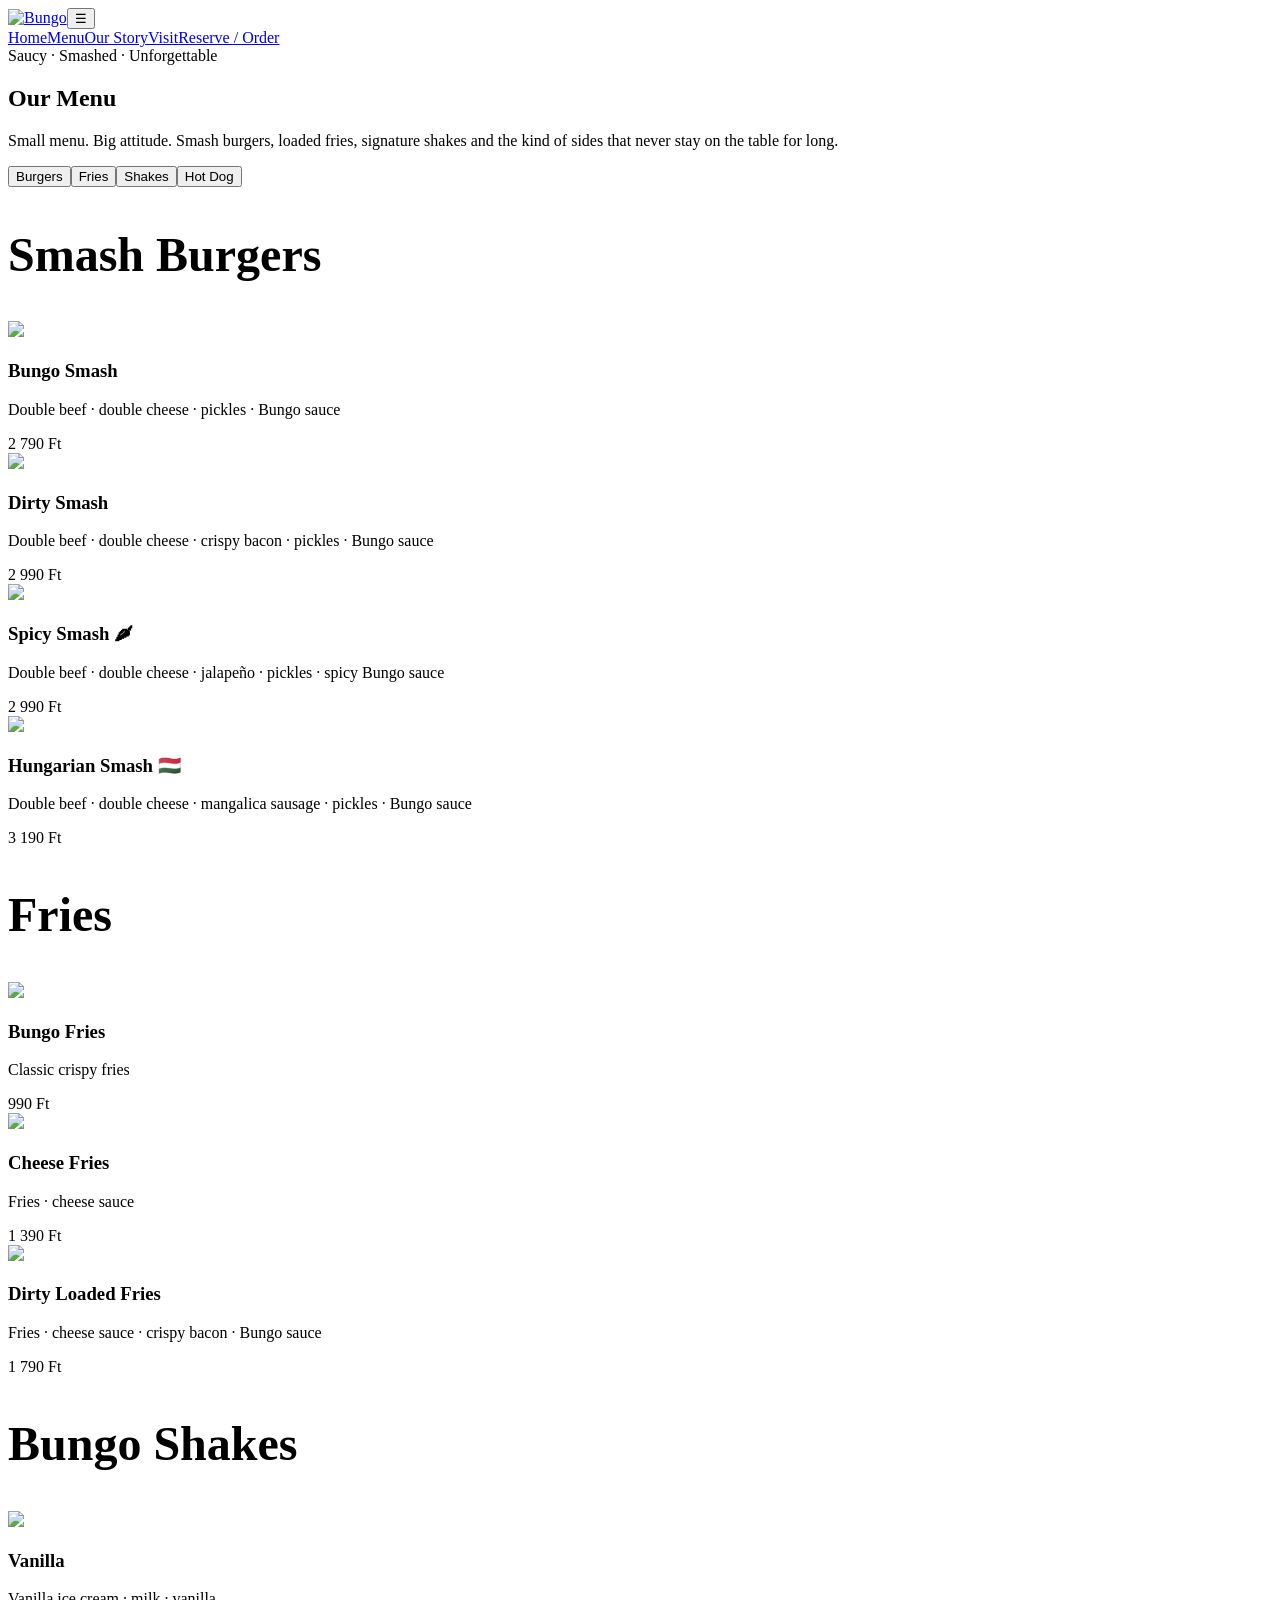
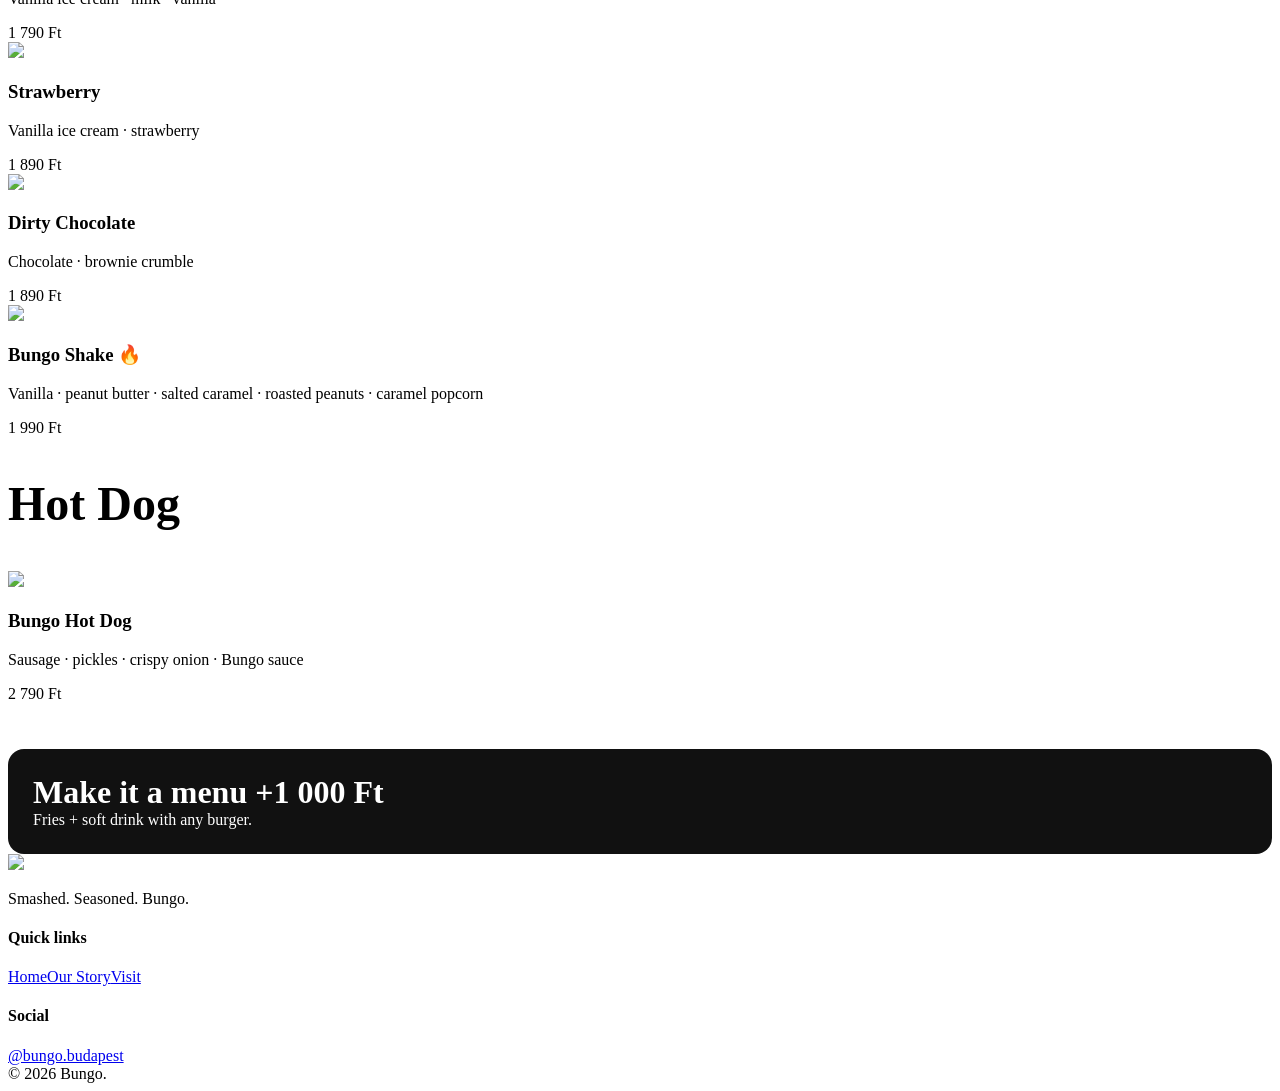
==== menu.html @ 384b8719 "Add files via upload" ====
<!doctype html><html lang="en"><head><meta charset="utf-8"><meta name="viewport" content="width=device-width,initial-scale=1"><title>Menu — Bungo</title><link rel="stylesheet" href="assets/css/styles.css"></head><body><header class="site-header"><div class="container nav"><a class="brand" href="index.html"><img src="assets/images/bungo-logo-dark.png" alt="Bungo"></a><button class="nav-toggle">☰</button><nav class="nav-links"><a href="index.html">Home</a><a class="active" href="menu.html">Menu</a><a href="story.html">Our Story</a><a href="visit.html">Visit</a><a class="btn btn-primary" href="visit.html#reserve">Reserve / Order</a></nav></div></header><main><section class="page-hero"><div class="container"><div class="eyebrow">Saucy · Smashed · Unforgettable</div><h1 class="display">Our Menu</h1><p class="sub">Small menu. Big attitude. Smash burgers, loaded fries, signature shakes and the kind of sides that never stay on the table for long.</p></div></section><section class="section"><div class="container"><div class="tabs"><button class="tab active" data-target="burgers">Burgers</button><button class="tab" data-target="fries">Fries</button><button class="tab" data-target="shakes">Shakes</button><button class="tab" data-target="hotdog">Hot Dog</button></div>
<div id="burgers" class="menu-section active"><h2 class="display" style="font-size:3rem">Smash Burgers</h2><div class="menu-list"><div class="menu-item"><img src="assets/images/burger-bungo-premium.jpg"><div><h3>Bungo Smash</h3><p>Double beef · double cheese · pickles · Bungo sauce</p><span class="price">2 790 Ft</span></div></div><div class="menu-item"><img src="assets/images/burger-dirty-premium.jpg"><div><h3>Dirty Smash</h3><p>Double beef · double cheese · crispy bacon · pickles · Bungo sauce</p><span class="price">2 990 Ft</span></div></div><div class="menu-item"><img src="assets/images/burger-bungo-premium.jpg"><div><h3>Spicy Smash 🌶</h3><p>Double beef · double cheese · jalapeño · pickles · spicy Bungo sauce</p><span class="price">2 990 Ft</span></div></div><div class="menu-item"><img src="assets/images/burger-hungarian-premium.jpg"><div><h3>Hungarian Smash 🇭🇺</h3><p>Double beef · double cheese · mangalica sausage · pickles · Bungo sauce</p><span class="price">3 190 Ft</span></div></div></div></div>
<div id="fries" class="menu-section"><h2 class="display" style="font-size:3rem">Fries</h2><div class="menu-list"><div class="menu-item"><img src="assets/images/fries-classic.jpg"><div><h3>Bungo Fries</h3><p>Classic crispy fries</p><span class="price">990 Ft</span></div></div><div class="menu-item"><img src="assets/images/fries-cheese.jpg"><div><h3>Cheese Fries</h3><p>Fries · cheese sauce</p><span class="price">1 390 Ft</span></div></div><div class="menu-item"><img src="assets/images/fries-dirty.jpg"><div><h3>Dirty Loaded Fries</h3><p>Fries · cheese sauce · crispy bacon · Bungo sauce</p><span class="price">1 790 Ft</span></div></div></div></div>
<div id="shakes" class="menu-section"><h2 class="display" style="font-size:3rem">Bungo Shakes</h2><div class="menu-list"><div class="menu-item"><img src="assets/images/shake-vanilla.jpg"><div><h3>Vanilla</h3><p>Vanilla ice cream · milk · vanilla</p><span class="price">1 790 Ft</span></div></div><div class="menu-item"><img src="assets/images/shake-strawberry.jpg"><div><h3>Strawberry</h3><p>Vanilla ice cream · strawberry</p><span class="price">1 890 Ft</span></div></div><div class="menu-item"><img src="assets/images/shake-chocolate.jpg"><div><h3>Dirty Chocolate</h3><p>Chocolate · brownie crumble</p><span class="price">1 890 Ft</span></div></div><div class="menu-item"><img src="assets/images/shake-bungo.jpg"><div><h3>Bungo Shake 🔥</h3><p>Vanilla · peanut butter · salted caramel · roasted peanuts · caramel popcorn</p><span class="price">1 990 Ft</span></div></div></div></div>
<div id="hotdog" class="menu-section"><h2 class="display" style="font-size:3rem">Hot Dog</h2><div class="menu-list"><div class="menu-item"><img src="assets/images/hotdog.jpg"><div><h3>Bungo Hot Dog</h3><p>Sausage · pickles · crispy onion · Bungo sauce</p><span class="price">2 790 Ft</span></div></div></div></div>
<div style="margin-top:46px;padding:25px;background:#111;color:#fff;border-radius:16px"><strong class="display" style="font-size:2rem">Make it a menu +1 000 Ft</strong><div>Fries + soft drink with any burger.</div></div></div></section></main><footer class="site-footer"><div class="container"><div class="footer-grid"><div><img class="footer-logo" src="assets/images/bungo-logo-dark.png"><p>Smashed. Seasoned. Bungo.</p></div><div><h4>Quick links</h4><a href="index.html">Home</a><a href="story.html">Our Story</a><a href="visit.html">Visit</a></div><div><h4>Social</h4><a href="#">@bungo.budapest</a></div></div><div class="copyright">© 2026 Bungo.</div></div></footer><script src="assets/js/main.js"></script></body></html>
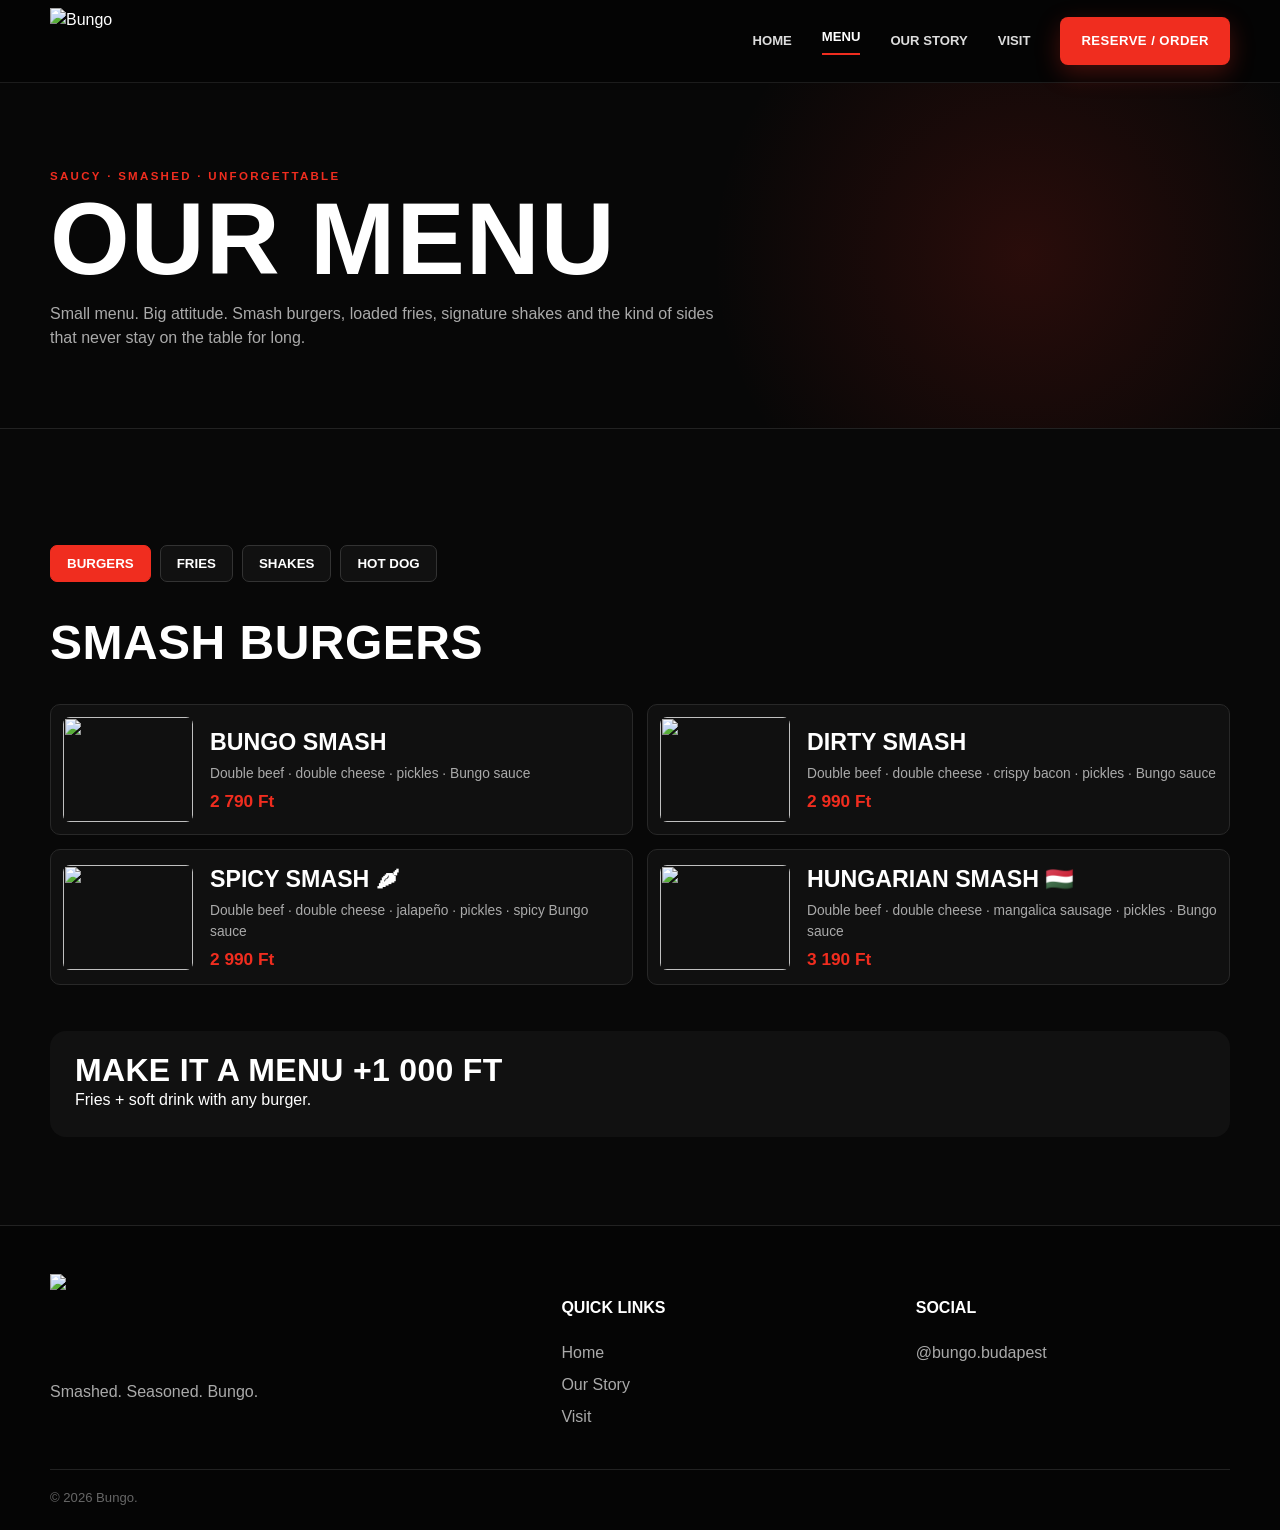
==== commit b9e552a0: "Fix stylesheet link in menu.html Updated the stylesheet link to use a relative path." ====
--- a/menu.html
+++ b/menu.html
@@ -1,4 +1,4 @@
-<!doctype html><html lang="en"><head><meta charset="utf-8"><meta name="viewport" content="width=device-width,initial-scale=1"><title>Menu — Bungo</title><link rel="stylesheet" href="assets/css/styles.css"></head><body><header class="site-header"><div class="container nav"><a class="brand" href="index.html"><img src="assets/images/bungo-logo-dark.png" alt="Bungo"></a><button class="nav-toggle">☰</button><nav class="nav-links"><a href="index.html">Home</a><a class="active" href="menu.html">Menu</a><a href="story.html">Our Story</a><a href="visit.html">Visit</a><a class="btn btn-primary" href="visit.html#reserve">Reserve / Order</a></nav></div></header><main><section class="page-hero"><div class="container"><div class="eyebrow">Saucy · Smashed · Unforgettable</div><h1 class="display">Our Menu</h1><p class="sub">Small menu. Big attitude. Smash burgers, loaded fries, signature shakes and the kind of sides that never stay on the table for long.</p></div></section><section class="section"><div class="container"><div class="tabs"><button class="tab active" data-target="burgers">Burgers</button><button class="tab" data-target="fries">Fries</button><button class="tab" data-target="shakes">Shakes</button><button class="tab" data-target="hotdog">Hot Dog</button></div>
+<!doctype html><html lang="en"><head><meta charset="utf-8"><meta name="viewport" content="width=device-width,initial-scale=1"><title>Menu — Bungo</title><link rel="stylesheet" href="styles.css"></head><body><header class="site-header"><div class="container nav"><a class="brand" href="index.html"><img src="assets/images/bungo-logo-dark.png" alt="Bungo"></a><button class="nav-toggle">☰</button><nav class="nav-links"><a href="index.html">Home</a><a class="active" href="menu.html">Menu</a><a href="story.html">Our Story</a><a href="visit.html">Visit</a><a class="btn btn-primary" href="visit.html#reserve">Reserve / Order</a></nav></div></header><main><section class="page-hero"><div class="container"><div class="eyebrow">Saucy · Smashed · Unforgettable</div><h1 class="display">Our Menu</h1><p class="sub">Small menu. Big attitude. Smash burgers, loaded fries, signature shakes and the kind of sides that never stay on the table for long.</p></div></section><section class="section"><div class="container"><div class="tabs"><button class="tab active" data-target="burgers">Burgers</button><button class="tab" data-target="fries">Fries</button><button class="tab" data-target="shakes">Shakes</button><button class="tab" data-target="hotdog">Hot Dog</button></div>
 <div id="burgers" class="menu-section active"><h2 class="display" style="font-size:3rem">Smash Burgers</h2><div class="menu-list"><div class="menu-item"><img src="assets/images/burger-bungo-premium.jpg"><div><h3>Bungo Smash</h3><p>Double beef · double cheese · pickles · Bungo sauce</p><span class="price">2 790 Ft</span></div></div><div class="menu-item"><img src="assets/images/burger-dirty-premium.jpg"><div><h3>Dirty Smash</h3><p>Double beef · double cheese · crispy bacon · pickles · Bungo sauce</p><span class="price">2 990 Ft</span></div></div><div class="menu-item"><img src="assets/images/burger-bungo-premium.jpg"><div><h3>Spicy Smash 🌶</h3><p>Double beef · double cheese · jalapeño · pickles · spicy Bungo sauce</p><span class="price">2 990 Ft</span></div></div><div class="menu-item"><img src="assets/images/burger-hungarian-premium.jpg"><div><h3>Hungarian Smash 🇭🇺</h3><p>Double beef · double cheese · mangalica sausage · pickles · Bungo sauce</p><span class="price">3 190 Ft</span></div></div></div></div>
 <div id="fries" class="menu-section"><h2 class="display" style="font-size:3rem">Fries</h2><div class="menu-list"><div class="menu-item"><img src="assets/images/fries-classic.jpg"><div><h3>Bungo Fries</h3><p>Classic crispy fries</p><span class="price">990 Ft</span></div></div><div class="menu-item"><img src="assets/images/fries-cheese.jpg"><div><h3>Cheese Fries</h3><p>Fries · cheese sauce</p><span class="price">1 390 Ft</span></div></div><div class="menu-item"><img src="assets/images/fries-dirty.jpg"><div><h3>Dirty Loaded Fries</h3><p>Fries · cheese sauce · crispy bacon · Bungo sauce</p><span class="price">1 790 Ft</span></div></div></div></div>
 <div id="shakes" class="menu-section"><h2 class="display" style="font-size:3rem">Bungo Shakes</h2><div class="menu-list"><div class="menu-item"><img src="assets/images/shake-vanilla.jpg"><div><h3>Vanilla</h3><p>Vanilla ice cream · milk · vanilla</p><span class="price">1 790 Ft</span></div></div><div class="menu-item"><img src="assets/images/shake-strawberry.jpg"><div><h3>Strawberry</h3><p>Vanilla ice cream · strawberry</p><span class="price">1 890 Ft</span></div></div><div class="menu-item"><img src="assets/images/shake-chocolate.jpg"><div><h3>Dirty Chocolate</h3><p>Chocolate · brownie crumble</p><span class="price">1 890 Ft</span></div></div><div class="menu-item"><img src="assets/images/shake-bungo.jpg"><div><h3>Bungo Shake 🔥</h3><p>Vanilla · peanut butter · salted caramel · roasted peanuts · caramel popcorn</p><span class="price">1 990 Ft</span></div></div></div></div>
--- a/styles.css
+++ b/styles.css
@@ -0,0 +1,10 @@
+:root{--red:#f02d1f;--orange:#ff4a22;--black:#070707;--panel:#101010;--cream:#f6ead1;--white:#fff;--muted:#aaa;--line:#292929;--shadow:0 22px 55px rgba(0,0,0,.45)}
+*{box-sizing:border-box}html{scroll-behavior:smooth}body{margin:0;background:var(--black);color:#fff;font-family:Arial,Helvetica,sans-serif;line-height:1.5}img{max-width:100%;display:block}a{color:inherit;text-decoration:none}.container{width:min(1180px,calc(100% - 36px));margin:auto}.eyebrow{font-weight:900;letter-spacing:.2em;text-transform:uppercase;color:var(--red);font-size:.72rem}.display{font-family:Impact,Haettenschweiler,'Arial Narrow Bold',sans-serif;text-transform:uppercase;letter-spacing:.01em;line-height:.9}.script{font-family:'Brush Script MT','Segoe Script',cursive;font-style:italic}.btn{display:inline-flex;align-items:center;justify-content:center;gap:9px;border-radius:8px;padding:13px 20px;font-weight:900;text-transform:uppercase;letter-spacing:.035em;border:1px solid transparent;transition:.2s}.btn:hover{transform:translateY(-2px);filter:brightness(1.08)}.btn-primary{background:var(--red);color:#fff;box-shadow:0 8px 24px rgba(240,45,31,.28)}.btn-dark{background:#111;color:#fff;border-color:#333}.btn-ghost{border-color:#555;background:transparent;color:#fff}
+.site-header{position:sticky;top:0;z-index:50;background:rgba(5,5,5,.96);border-bottom:1px solid #1c1c1c;backdrop-filter:blur(12px)}.nav{height:82px;display:flex;align-items:center;justify-content:space-between;gap:24px}.brand img{height:66px;width:auto}.nav-links{display:flex;align-items:center;gap:30px;font-weight:900;font-size:.82rem;text-transform:uppercase}.nav-links a:not(.btn){color:#ddd}.nav-links a:hover,.nav-links a.active{color:#fff}.nav-links a.active:after{content:'';display:block;height:2px;background:var(--red);margin-top:7px}.nav-toggle{display:none;background:none;border:0;color:white;font-size:1.7rem}
+.hero{min-height:690px;background:radial-gradient(circle at 78% 40%,rgba(240,45,31,.22),transparent 33%),#050505;overflow:hidden;position:relative}.hero .container{min-height:690px;display:grid;grid-template-columns:.86fr 1.14fr;align-items:center;gap:28px}.hero-copy{position:relative;z-index:3;padding:56px 0}.hero h1{font-size:clamp(4.6rem,8vw,7.7rem);margin:.12em 0 .18em}.hero h1 span{color:var(--red);display:block}.hero p{font-size:1.02rem;color:#ddd;max-width:560px}.hero-actions{display:flex;gap:14px;flex-wrap:wrap;margin-top:28px}.hero-art{position:relative;min-height:610px;align-self:stretch}.hero-art:after{content:'';position:absolute;inset:0;background:linear-gradient(90deg,#050505 0,transparent 22%,transparent 85%,rgba(5,5,5,.2) 100%);pointer-events:none}.hero-food{width:100%;height:100%;object-fit:cover;object-position:center;border-radius:0}.hero-stamp{position:absolute;z-index:3;left:7%;bottom:12%;width:118px;height:118px;border:3px solid #fff;border-radius:50%;display:grid;place-items:center;text-align:center;font:900 1.05rem/1 Impact,sans-serif;text-transform:uppercase;transform:rotate(-8deg);background:rgba(5,5,5,.72);box-shadow:var(--shadow)}
+.category-band{background:#080808;padding:0 0 30px}.category-grid{display:grid;grid-template-columns:repeat(4,1fr);gap:14px;transform:translateY(-28px);position:relative;z-index:5}.category-card{background:linear-gradient(145deg,#111,#090909);border:1px solid #303030;border-radius:12px;padding:19px 22px;display:flex;align-items:center;gap:18px;min-height:125px;transition:.22s}.category-card:hover{transform:translateY(-5px);border-color:var(--red)}.category-card img{height:70px;width:78px;object-fit:contain}.category-card strong{font-family:Impact,sans-serif;font-size:1.25rem;letter-spacing:.04em;text-transform:uppercase}.promise-strip{background:var(--cream);color:#111;padding:24px 0;border-top:1px solid #d7c9aa;border-bottom:1px solid #d7c9aa}.promise-row{display:grid;grid-template-columns:1.3fr repeat(4,1fr);gap:22px;align-items:center}.promise-row .script{font-size:2.25rem;line-height:.9}.promise{display:flex;gap:10px;align-items:center;font-weight:900}.promise .mini{font-size:1.9rem;color:var(--red)}
+.section{padding:88px 0;background:#080808}.section.alt{background:#0d0d0d}.section-cream{background:var(--cream);color:#111}.section-red{background:var(--red)}.section-title{font-size:clamp(2.7rem,5vw,5rem);margin:.14em 0}.section-lead{max-width:720px;color:#aaa;font-size:1.03rem}.section-cream .section-lead{color:#655d52}.product-grid{display:grid;grid-template-columns:repeat(3,1fr);gap:18px;margin-top:36px}.product-card{background:#101010;border:1px solid #292929;border-radius:12px;overflow:hidden;box-shadow:var(--shadow)}.product-card .photo{height:250px;background:#111;overflow:hidden}.product-card .photo img{width:100%;height:100%;object-fit:cover}.product-card .body{padding:21px}.product-card h3{font-family:Impact,sans-serif;text-transform:uppercase;font-size:1.65rem;margin:0 0 8px}.product-card p{color:#bbb;font-size:.9rem;min-height:44px}.price{color:var(--red);font-weight:900;font-size:1.08rem}.split{display:grid;grid-template-columns:1fr 1fr;gap:56px;align-items:center}.story-photo{border-radius:14px;overflow:hidden;box-shadow:var(--shadow);border:1px solid #2a2a2a}.story-photo img{width:100%;height:100%;object-fit:cover}.feature-list{display:grid;grid-template-columns:repeat(2,1fr);gap:12px;margin-top:26px}.feature{padding:18px;background:#101010;border:1px solid #2b2b2b;border-radius:10px;color:#bbb}.feature b{display:block;text-transform:uppercase;color:#fff;margin-bottom:5px}.quote-strip{background:var(--cream);color:#111;padding:34px 0;text-align:center}.quote-strip .script{font-size:clamp(2rem,4vw,4rem)}
+.site-footer{background:#050505;color:#aaa;padding:48px 0 22px;border-top:1px solid #222}.footer-grid{display:grid;grid-template-columns:1.2fr .8fr .8fr;gap:40px}.site-footer h4{color:#fff;text-transform:uppercase}.site-footer a{display:block;margin:8px 0;color:#aaa}.footer-logo{height:90px}.copyright{border-top:1px solid #222;margin-top:32px;padding-top:18px;font-size:.82rem;color:#666}
+.page-hero{background:radial-gradient(circle at 80% 50%,rgba(240,45,31,.15),transparent 30%),#070707;color:#fff;padding:85px 0 62px;border-bottom:1px solid #222}.page-hero h1{font-size:clamp(4rem,8vw,7rem);margin:.08em 0}.page-hero .sub{font-size:1rem;color:#aaa;max-width:690px}.tabs{display:flex;flex-wrap:wrap;gap:9px;margin:28px 0 34px}.tab{border:1px solid #333;background:#111;color:#fff;border-radius:7px;padding:10px 16px;font-weight:900;text-transform:uppercase;cursor:pointer}.tab.active{background:var(--red);border-color:var(--red)}.menu-section{display:none}.menu-section.active{display:block}.menu-list{display:grid;grid-template-columns:repeat(2,1fr);gap:14px}.menu-item{display:grid;grid-template-columns:130px 1fr;gap:17px;align-items:center;background:#101010;border:1px solid #282828;padding:12px;border-radius:10px}.menu-item img{width:130px;height:105px;object-fit:cover;border-radius:7px}.menu-item h3{margin:0;font-family:Impact,sans-serif;text-transform:uppercase;font-size:1.45rem}.menu-item p{margin:4px 0;color:#aaa;font-size:.86rem}.values{display:grid;grid-template-columns:repeat(4,1fr);gap:14px;margin-top:34px}.value{background:#111;border:1px solid #2c2c2c;padding:24px;border-radius:12px;text-align:left;color:#aaa;min-height:205px}.value .num{font-family:Impact,sans-serif;font-size:2.5rem;color:var(--red)}.value b{display:block;color:#fff;font-size:1.08rem;text-transform:uppercase;margin:6px 0}.value p{margin:0}.gallery{display:grid;grid-template-columns:1.25fr .75fr .75fr;grid-auto-rows:250px;gap:12px}.gallery img{width:100%;height:100%;object-fit:cover;border-radius:10px}.gallery img:first-child{grid-row:span 2}.contact-grid{display:grid;grid-template-columns:.85fr 1.15fr;gap:30px}.panel{background:#101010;border:1px solid #292929;border-radius:12px;padding:25px}.contact-card{padding:17px 0;border-bottom:1px solid #2a2a2a;color:#aaa}.contact-card:last-child{border-bottom:0}.contact-card b{display:block;color:#fff;text-transform:uppercase;margin-bottom:5px}.form-grid{display:grid;grid-template-columns:1fr 1fr;gap:14px}.field label{display:block;font-weight:800;font-size:.84rem;margin-bottom:6px}.field input,.field select,.field textarea{width:100%;padding:13px;border:1px solid #333;border-radius:7px;background:#0a0a0a;color:#fff;font:inherit}.field.full{grid-column:1/-1}.field textarea{min-height:115px;resize:vertical}.notice{margin-top:14px;padding:12px;border-radius:7px;background:#1a1610;color:#b9aa8c;font-size:.86rem}.map-card{height:300px;border-radius:10px;background:linear-gradient(135deg,#161616,#0b0b0b);position:relative;overflow:hidden;display:grid;place-items:center;border:1px solid #2c2c2c}.map-card:before,.map-card:after{content:'';position:absolute;inset:0;background:repeating-linear-gradient(20deg,transparent 0 52px,rgba(255,255,255,.035) 53px 56px)}.map-card:after{transform:rotate(90deg)}.pin{position:relative;z-index:2;background:var(--red);border-radius:50% 50% 50% 0;width:56px;height:56px;display:grid;place-items:center;transform:rotate(-45deg)}.pin span{transform:rotate(45deg)}
+@media(max-width:900px){.nav-toggle{display:block}.nav-links{display:none;position:absolute;top:82px;left:0;right:0;background:#070707;padding:24px 20px;flex-direction:column;align-items:stretch}.nav-links.open{display:flex}.hero .container{grid-template-columns:1fr;padding-top:20px}.hero-art{min-height:480px}.category-grid{grid-template-columns:repeat(2,1fr);transform:none;padding-top:24px}.promise-row{grid-template-columns:1fr 1fr}.promise-row .script{grid-column:1/-1}.product-grid{grid-template-columns:1fr 1fr}.split,.contact-grid{grid-template-columns:1fr}.values{grid-template-columns:repeat(2,1fr)}.gallery{grid-template-columns:1fr 1fr}.footer-grid{grid-template-columns:1fr 1fr}.menu-list{grid-template-columns:1fr}}
+@media(max-width:600px){.container{width:min(100% - 24px,1180px)}.section{padding:62px 0}.hero h1{font-size:clamp(4rem,19vw,6rem)}.hero-art{min-height:390px}.hero-stamp{width:90px;height:90px;font-size:.8rem}.category-grid,.product-grid,.values,.footer-grid,.gallery,.promise-row{grid-template-columns:1fr}.category-card{min-height:100px}.product-card .photo{height:220px}.form-grid{grid-template-columns:1fr}.field.full{grid-column:auto}.menu-item{grid-template-columns:100px 1fr}.menu-item img{width:100px;height:90px}.page-hero{padding:62px 0 48px}}
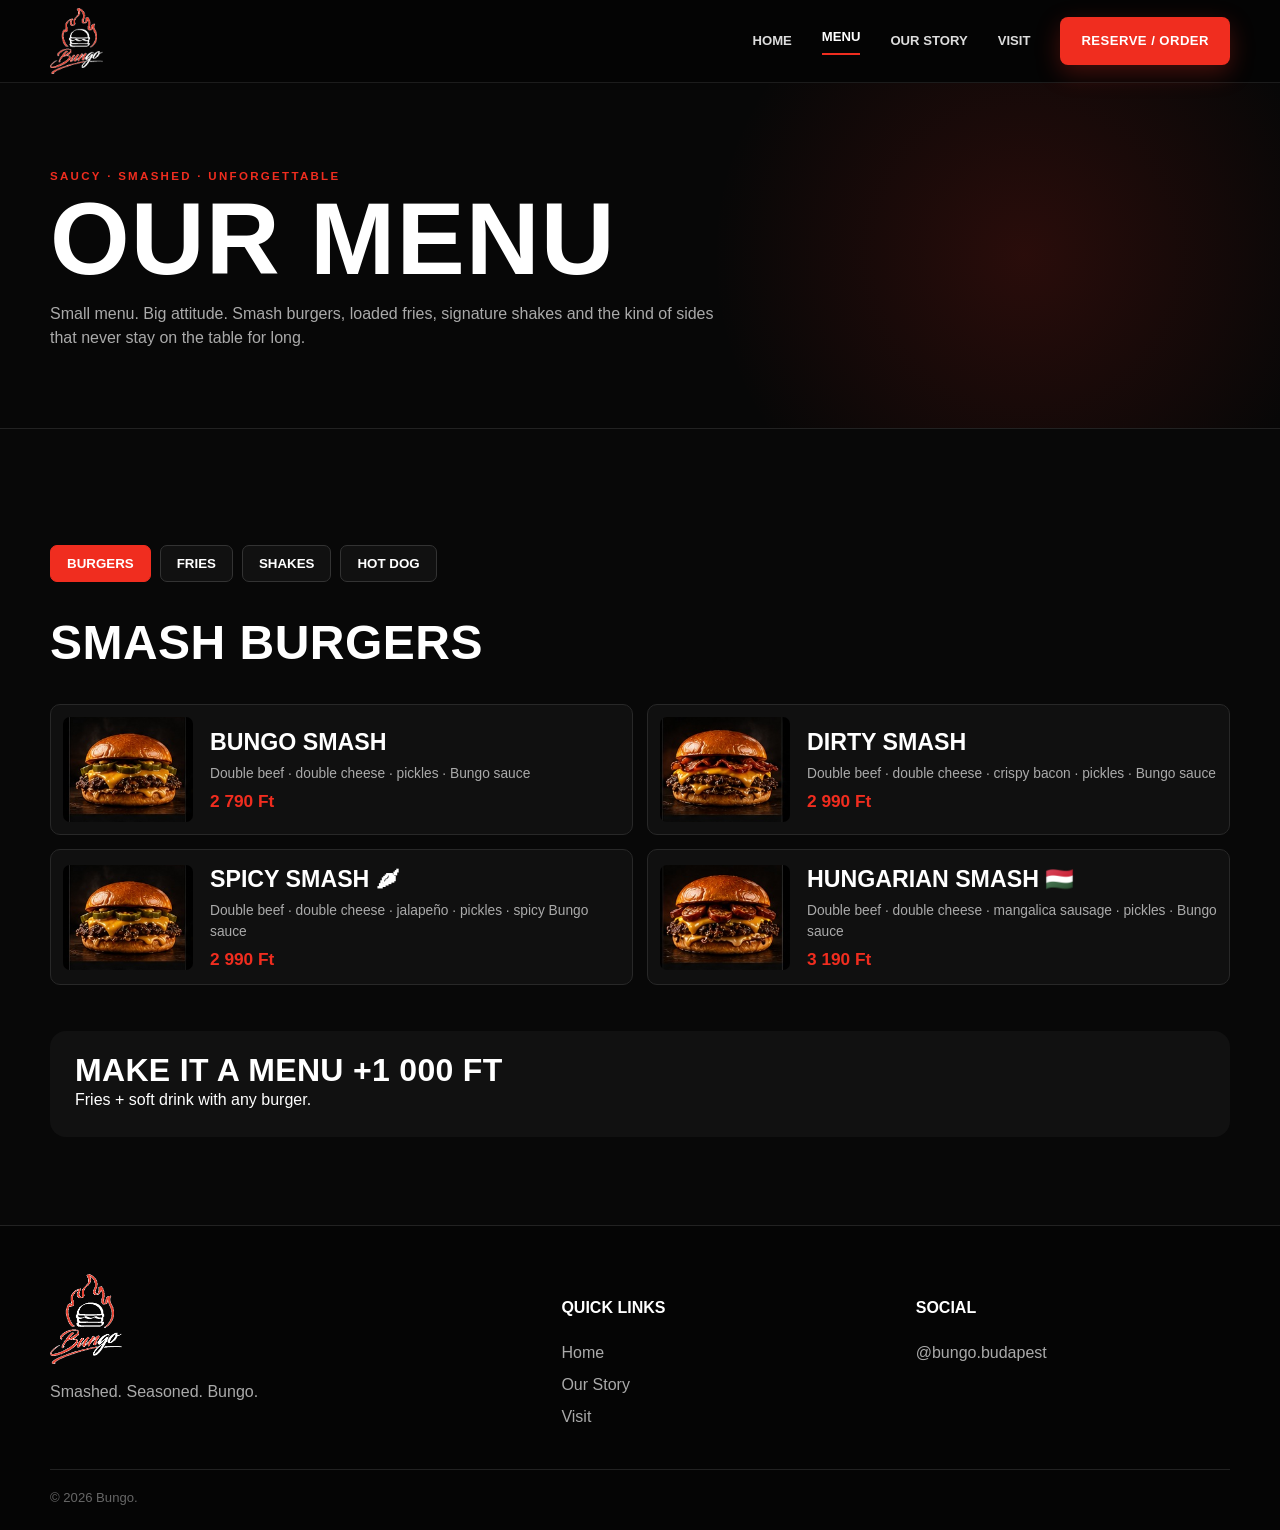
==== commit e2133898: "Fix image paths in menu.html" ====
--- a/menu.html
+++ b/menu.html
@@ -1,6 +1,6 @@
-<!doctype html><html lang="en"><head><meta charset="utf-8"><meta name="viewport" content="width=device-width,initial-scale=1"><title>Menu — Bungo</title><link rel="stylesheet" href="styles.css"></head><body><header class="site-header"><div class="container nav"><a class="brand" href="index.html"><img src="assets/images/bungo-logo-dark.png" alt="Bungo"></a><button class="nav-toggle">☰</button><nav class="nav-links"><a href="index.html">Home</a><a class="active" href="menu.html">Menu</a><a href="story.html">Our Story</a><a href="visit.html">Visit</a><a class="btn btn-primary" href="visit.html#reserve">Reserve / Order</a></nav></div></header><main><section class="page-hero"><div class="container"><div class="eyebrow">Saucy · Smashed · Unforgettable</div><h1 class="display">Our Menu</h1><p class="sub">Small menu. Big attitude. Smash burgers, loaded fries, signature shakes and the kind of sides that never stay on the table for long.</p></div></section><section class="section"><div class="container"><div class="tabs"><button class="tab active" data-target="burgers">Burgers</button><button class="tab" data-target="fries">Fries</button><button class="tab" data-target="shakes">Shakes</button><button class="tab" data-target="hotdog">Hot Dog</button></div>
-<div id="burgers" class="menu-section active"><h2 class="display" style="font-size:3rem">Smash Burgers</h2><div class="menu-list"><div class="menu-item"><img src="assets/images/burger-bungo-premium.jpg"><div><h3>Bungo Smash</h3><p>Double beef · double cheese · pickles · Bungo sauce</p><span class="price">2 790 Ft</span></div></div><div class="menu-item"><img src="assets/images/burger-dirty-premium.jpg"><div><h3>Dirty Smash</h3><p>Double beef · double cheese · crispy bacon · pickles · Bungo sauce</p><span class="price">2 990 Ft</span></div></div><div class="menu-item"><img src="assets/images/burger-bungo-premium.jpg"><div><h3>Spicy Smash 🌶</h3><p>Double beef · double cheese · jalapeño · pickles · spicy Bungo sauce</p><span class="price">2 990 Ft</span></div></div><div class="menu-item"><img src="assets/images/burger-hungarian-premium.jpg"><div><h3>Hungarian Smash 🇭🇺</h3><p>Double beef · double cheese · mangalica sausage · pickles · Bungo sauce</p><span class="price">3 190 Ft</span></div></div></div></div>
-<div id="fries" class="menu-section"><h2 class="display" style="font-size:3rem">Fries</h2><div class="menu-list"><div class="menu-item"><img src="assets/images/fries-classic.jpg"><div><h3>Bungo Fries</h3><p>Classic crispy fries</p><span class="price">990 Ft</span></div></div><div class="menu-item"><img src="assets/images/fries-cheese.jpg"><div><h3>Cheese Fries</h3><p>Fries · cheese sauce</p><span class="price">1 390 Ft</span></div></div><div class="menu-item"><img src="assets/images/fries-dirty.jpg"><div><h3>Dirty Loaded Fries</h3><p>Fries · cheese sauce · crispy bacon · Bungo sauce</p><span class="price">1 790 Ft</span></div></div></div></div>
-<div id="shakes" class="menu-section"><h2 class="display" style="font-size:3rem">Bungo Shakes</h2><div class="menu-list"><div class="menu-item"><img src="assets/images/shake-vanilla.jpg"><div><h3>Vanilla</h3><p>Vanilla ice cream · milk · vanilla</p><span class="price">1 790 Ft</span></div></div><div class="menu-item"><img src="assets/images/shake-strawberry.jpg"><div><h3>Strawberry</h3><p>Vanilla ice cream · strawberry</p><span class="price">1 890 Ft</span></div></div><div class="menu-item"><img src="assets/images/shake-chocolate.jpg"><div><h3>Dirty Chocolate</h3><p>Chocolate · brownie crumble</p><span class="price">1 890 Ft</span></div></div><div class="menu-item"><img src="assets/images/shake-bungo.jpg"><div><h3>Bungo Shake 🔥</h3><p>Vanilla · peanut butter · salted caramel · roasted peanuts · caramel popcorn</p><span class="price">1 990 Ft</span></div></div></div></div>
-<div id="hotdog" class="menu-section"><h2 class="display" style="font-size:3rem">Hot Dog</h2><div class="menu-list"><div class="menu-item"><img src="assets/images/hotdog.jpg"><div><h3>Bungo Hot Dog</h3><p>Sausage · pickles · crispy onion · Bungo sauce</p><span class="price">2 790 Ft</span></div></div></div></div>
-<div style="margin-top:46px;padding:25px;background:#111;color:#fff;border-radius:16px"><strong class="display" style="font-size:2rem">Make it a menu +1 000 Ft</strong><div>Fries + soft drink with any burger.</div></div></div></section></main><footer class="site-footer"><div class="container"><div class="footer-grid"><div><img class="footer-logo" src="assets/images/bungo-logo-dark.png"><p>Smashed. Seasoned. Bungo.</p></div><div><h4>Quick links</h4><a href="index.html">Home</a><a href="story.html">Our Story</a><a href="visit.html">Visit</a></div><div><h4>Social</h4><a href="#">@bungo.budapest</a></div></div><div class="copyright">© 2026 Bungo.</div></div></footer><script src="assets/js/main.js"></script></body></html>
+<!doctype html><html lang="en"><head><meta charset="utf-8"><meta name="viewport" content="width=device-width,initial-scale=1"><title>Menu — Bungo</title><link rel="stylesheet" href="styles.css"></head><body><header class="site-header"><div class="container nav"><a class="brand" href="index.html"><img src="bungo-logo-dark.png" alt="Bungo"></a><button class="nav-toggle">☰</button><nav class="nav-links"><a href="index.html">Home</a><a class="active" href="menu.html">Menu</a><a href="story.html">Our Story</a><a href="visit.html">Visit</a><a class="btn btn-primary" href="visit.html#reserve">Reserve / Order</a></nav></div></header><main><section class="page-hero"><div class="container"><div class="eyebrow">Saucy · Smashed · Unforgettable</div><h1 class="display">Our Menu</h1><p class="sub">Small menu. Big attitude. Smash burgers, loaded fries, signature shakes and the kind of sides that never stay on the table for long.</p></div></section><section class="section"><div class="container"><div class="tabs"><button class="tab active" data-target="burgers">Burgers</button><button class="tab" data-target="fries">Fries</button><button class="tab" data-target="shakes">Shakes</button><button class="tab" data-target="hotdog">Hot Dog</button></div>
+<div id="burgers" class="menu-section active"><h2 class="display" style="font-size:3rem">Smash Burgers</h2><div class="menu-list"><div class="menu-item"><img src="burger-bungo-premium.jpg"><div><h3>Bungo Smash</h3><p>Double beef · double cheese · pickles · Bungo sauce</p><span class="price">2 790 Ft</span></div></div><div class="menu-item"><img src="burger-dirty-premium.jpg"><div><h3>Dirty Smash</h3><p>Double beef · double cheese · crispy bacon · pickles · Bungo sauce</p><span class="price">2 990 Ft</span></div></div><div class="menu-item"><img src="burger-bungo-premium.jpg"><div><h3>Spicy Smash 🌶</h3><p>Double beef · double cheese · jalapeño · pickles · spicy Bungo sauce</p><span class="price">2 990 Ft</span></div></div><div class="menu-item"><img src="burger-hungarian-premium.jpg"><div><h3>Hungarian Smash 🇭🇺</h3><p>Double beef · double cheese · mangalica sausage · pickles · Bungo sauce</p><span class="price">3 190 Ft</span></div></div></div></div>
+<div id="fries" class="menu-section"><h2 class="display" style="font-size:3rem">Fries</h2><div class="menu-list"><div class="menu-item"><img src="fries-classic.jpg"><div><h3>Bungo Fries</h3><p>Classic crispy fries</p><span class="price">990 Ft</span></div></div><div class="menu-item"><img src="fries-cheese.jpg"><div><h3>Cheese Fries</h3><p>Fries · cheese sauce</p><span class="price">1 390 Ft</span></div></div><div class="menu-item"><img src="fries-dirty.jpg"><div><h3>Dirty Loaded Fries</h3><p>Fries · cheese sauce · crispy bacon · Bungo sauce</p><span class="price">1 790 Ft</span></div></div></div></div>
+<div id="shakes" class="menu-section"><h2 class="display" style="font-size:3rem">Bungo Shakes</h2><div class="menu-list"><div class="menu-item"><img src="shake-vanilla.jpg"><div><h3>Vanilla</h3><p>Vanilla ice cream · milk · vanilla</p><span class="price">1 790 Ft</span></div></div><div class="menu-item"><img src="shake-strawberry.jpg"><div><h3>Strawberry</h3><p>Vanilla ice cream · strawberry</p><span class="price">1 890 Ft</span></div></div><div class="menu-item"><img src="shake-chocolate.jpg"><div><h3>Dirty Chocolate</h3><p>Chocolate · brownie crumble</p><span class="price">1 890 Ft</span></div></div><div class="menu-item"><img src="shake-bungo.jpg"><div><h3>Bungo Shake 🔥</h3><p>Vanilla · peanut butter · salted caramel · roasted peanuts · caramel popcorn</p><span class="price">1 990 Ft</span></div></div></div></div>
+<div id="hotdog" class="menu-section"><h2 class="display" style="font-size:3rem">Hot Dog</h2><div class="menu-list"><div class="menu-item"><img src="hotdog.jpg"><div><h3>Bungo Hot Dog</h3><p>Sausage · pickles · crispy onion · Bungo sauce</p><span class="price">2 790 Ft</span></div></div></div></div>
+<div style="margin-top:46px;padding:25px;background:#111;color:#fff;border-radius:16px"><strong class="display" style="font-size:2rem">Make it a menu +1 000 Ft</strong><div>Fries + soft drink with any burger.</div></div></div></section></main><footer class="site-footer"><div class="container"><div class="footer-grid"><div><img class="footer-logo" src="bungo-logo-dark.png"><p>Smashed. Seasoned. Bungo.</p></div><div><h4>Quick links</h4><a href="index.html">Home</a><a href="story.html">Our Story</a><a href="visit.html">Visit</a></div><div><h4>Social</h4><a href="#">@bungo.budapest</a></div></div><div class="copyright">© 2026 Bungo.</div></div></footer><script src="main.js"></script></body></html>
